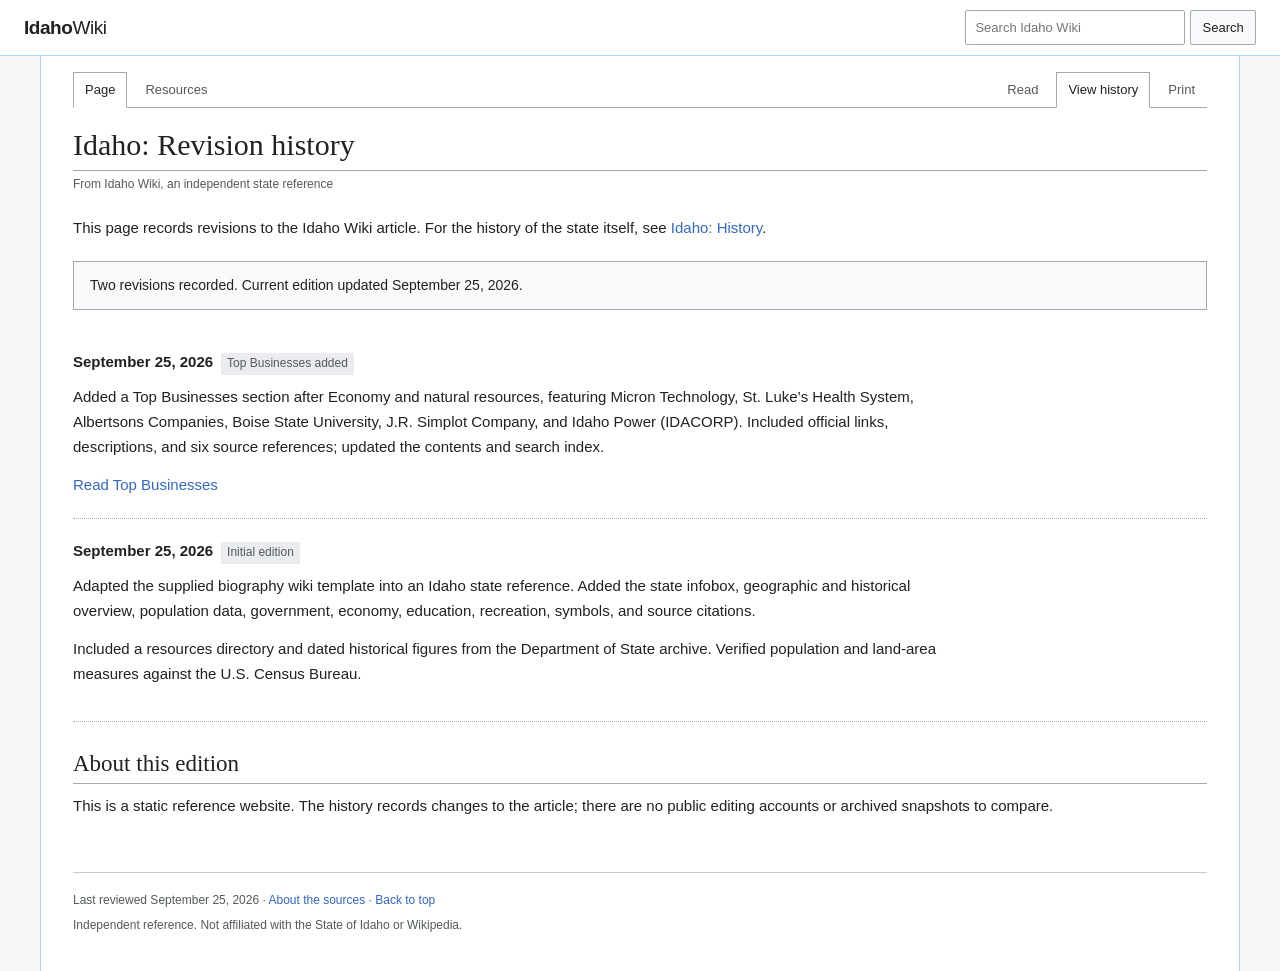
==== history/index.html @ 50e2097b "Launch Idaho Wiki on Cloudflare Pages" ====
<!DOCTYPE html>
<html lang="en"><head><meta charset="utf-8"><meta name="viewport" content="width=device-width, initial-scale=1"><title>Idaho: Revision history — Idaho Wiki</title><meta name="description" content="Edition history and source-verification notes for the Idaho Wiki state reference."><meta name="theme-color" content="#3366cc"><link rel="canonical" href="https://idaho.wiki/history/"><link rel="icon" type="image/svg+xml" href="/assets/favicon.svg"><link rel="stylesheet" href="/assets/styles.css"><script src="/assets/search-index.js" defer></script><script src="/assets/wiki.js" defer></script></head>
<body><a class="skip-link" href="#content">Skip to content</a>
<header class="top-bar"><a class="top-bar-left" href="/" aria-label="Idaho Wiki home">Idaho<span>Wiki</span></a><form class="search-box" role="search"><label class="sr-only" for="wiki-search">Search Idaho Wiki</label><input id="wiki-search" type="search" placeholder="Search Idaho Wiki" autocomplete="off" aria-controls="search-results"><button type="submit">Search</button></form></header>
<main class="wiki-container" id="content"><nav class="tab-bar" aria-label="Article navigation"><ul class="tab-group"><li class="selected"><a href="/">Page</a></li><li class=""><a href="/resources/">Resources</a></li></ul><ul class="tab-group"><li class=""><a href="/">Read</a></li><li class="selected"><a href="/history/" aria-current="page">View history</a></li><li><button class="print-button" type="button" hidden>Print</button></li></ul></nav>
<div id="search-results" class="search-results" hidden><div class="search-results-heading"><strong id="search-status" role="status" aria-live="polite"></strong><button type="button" class="close-search">Close</button></div><ul></ul></div>
<h1 class="firstHeading">Idaho: Revision history</h1><div class="siteSub">From Idaho Wiki, an independent state reference</div><article><p>This page records revisions to the Idaho Wiki article. For the history of the state itself, see <a href="/#history">Idaho: History</a>.</p>
<div class="history-note">Two revisions recorded. Current edition updated September 25, 2026.</div>
<ol class="history-list"><li id="revision-2"><div class="history-date"><time datetime="2026-09-25">September 25, 2026</time><span class="revision-label">Top Businesses added</span></div><p>Added a Top Businesses section after Economy and natural resources, featuring Micron Technology, St. Luke’s Health System, Albertsons Companies, Boise State University, J.R. Simplot Company, and Idaho Power (IDACORP). Included official links, descriptions, and six source references; updated the contents and search index.</p><a href="/#top-businesses">Read Top Businesses</a></li><li id="revision-1"><div class="history-date"><time datetime="2026-09-25">September 25, 2026</time><span class="revision-label">Initial edition</span></div><p>Adapted the supplied biography wiki template into an Idaho state reference. Added the state infobox, geographic and historical overview, population data, government, economy, education, recreation, symbols, and source citations.</p><p>Included a resources directory and dated historical figures from the Department of State archive. Verified population and land-area measures against the U.S. Census Bureau.</p></li></ol>
<h2 id="edition-notes">About this edition</h2><p>This is a static reference website. The history records changes to the article; there are no public editing accounts or archived snapshots to compare.</p></article>
<footer class="footer"><p>Last reviewed September 25, 2026 · <a href="/resources/#source-notes">About the sources</a> · <a href="#content">Back to top</a></p><p>Independent reference. Not affiliated with the State of Idaho or Wikipedia.</p></footer></main></body></html>
---- assets/styles.css ----
:root { --paper: #fff; --background: #f6f6f6; --ink: #202122; --muted: #54595d; --link: #3366cc; --line: #a2a9b1; --blue-line: #a7d7f9; --panel: #f8f9fa; }
*, *::before, *::after { box-sizing: border-box; }
html { scroll-padding-top: 1rem; }
body { margin: 0; background: var(--background); color: var(--ink); font: 15px/1.65 sans-serif; }
a { color: var(--link); text-decoration: none; }
a:hover { text-decoration: underline; }
a:focus-visible, button:focus-visible, input:focus-visible, summary:focus-visible { outline: 2px solid var(--link); outline-offset: 3px; }
button, input { font: inherit; }
button { cursor: pointer; border: 1px solid var(--line); background: var(--panel); color: var(--ink); padding: .35rem .7rem; border-radius: 2px; }
button:hover { background: #eaecf0; }
button[hidden], [hidden] { display: none !important; }
.top-bar { background: var(--paper); border-bottom: 1px solid var(--blue-line); display: flex; justify-content: space-between; align-items: center; gap: 1rem; padding: 10px 24px; }
.top-bar-left { color: var(--ink); font-size: 19px; font-weight: 700; letter-spacing: -.45px; white-space: nowrap; }
.top-bar-left span { font-weight: 400; }
.top-bar-left:hover { text-decoration: none; }
.search-box { display: flex; gap: 5px; font-size: 13px; }
.search-box input { border: 1px solid var(--line); background: #fff; color: var(--ink); border-radius: 2px; padding: 5px 9px; width: 220px; min-width: 0; }
.wiki-container { max-width: 1200px; margin: 0 auto; background: var(--paper); border-left: 1px solid var(--blue-line); border-right: 1px solid var(--blue-line); min-height: calc(100vh - 57px); padding: 16px 32px 30px; }
.tab-bar { display: flex; justify-content: space-between; gap: 12px; border-bottom: 1px solid var(--line); margin-bottom: 18px; font-size: 13px; }
.tab-group { display: flex; list-style: none; margin: 0; padding: 0; align-items: end; }
.tab-group li { margin-right: 6px; }
.tab-group li:last-child { margin-right: 0; }
.tab-group a, .tab-group button { display: block; padding: 6px 11px; color: var(--muted); border: 1px solid transparent; background: transparent; white-space: nowrap; border-radius: 0; }
.tab-group .selected a { color: var(--ink); background: var(--paper); border-color: var(--line); border-bottom-color: #fff; margin-bottom: -1px; padding-bottom: 7px; }
h1, h2 { font-family: 'Linux Libertine', Georgia, 'Times New Roman', serif; font-weight: 400; line-height: 1.25; }
h1.firstHeading { font-size: 30px; margin: 0 0 4px; border-bottom: 1px solid var(--line); padding-bottom: 6px; }
.siteSub { font-size: 12px; color: var(--muted); margin-bottom: 22px; }
h2 { font-size: 23px; border-bottom: 1px solid var(--line); margin: 28px 0 10px; padding-bottom: 4px; overflow: hidden; }
h3 { font-size: 16px; margin: 20px 0 6px; }
p { margin: 0 0 14px; }
article { display: flow-root; }
section { scroll-margin-top: 1rem; }
.lead p:first-child { margin-top: 0; }
.infobox { border: 1px solid var(--line); background: var(--panel); padding: 5px; width: 306px; float: right; clear: right; margin: 0 0 22px 26px; font-size: 13px; line-height: 1.45; }
.infobox-title { font-size: 18px; font-weight: 700; text-align: center; padding: 7px 4px 0; }
.infobox-subtitle { text-align: center; color: var(--muted); font-size: 13px; padding-bottom: 8px; }
.infobox-image { margin: 0; padding: 5px 8px 12px; text-align: center; }
.infobox-image img { max-width: 100%; height: auto; display: block; width: 270px; border: 1px solid #c8ccd1; background: #eaecf0; }
figcaption { margin-top: 7px; font-size: 12px; }
.infobox table { width: 100%; border-collapse: collapse; }
.infobox th, .infobox td { vertical-align: top; text-align: left; padding: 6px 8px; overflow-wrap: anywhere; }
.infobox th { width: 36%; }
.infobox tr:nth-child(odd) { background: #f1f3f5; }
.muted { color: var(--muted); }
.toc { display: table; min-width: 255px; max-width: 100%; border: 1px solid var(--line); background: var(--panel); padding: 10px 16px; margin: 22px 0; font-size: 13px; }
.toc summary { font-weight: 700; cursor: pointer; text-align: center; }
.toc ol { margin: 9px 0 1px; padding-left: 22px; }
.toc li { padding: 1px 0 1px 2px; }
.reference { font-size: 11px; line-height: 0; padding: 0 1px; }
.reference a { white-space: nowrap; }
.wikitable { border-collapse: collapse; background: var(--panel); width: 100%; margin: 15px 0 22px; font-size: 14px; }
.wikitable caption { text-align: left; font-size: 13px; color: var(--muted); padding-bottom: 7px; }
.wikitable th, .wikitable td { border: 1px solid var(--line); padding: 8px 12px; text-align: left; vertical-align: top; }
.wikitable thead th { background: #eaecf0; }
.timeline th:first-child { width: 80px; }
.population td:nth-child(2) { font-variant-numeric: tabular-nums; white-space: nowrap; }
.symbols { max-width: 560px; }
.symbols th { width: 32%; }
.businesses th:first-child { width: 30%; }
#population, #references { clear: both; }
.source-date { font-size: 13px; color: var(--muted); }
.references { padding-left: 25px; font-size: 13px; line-height: 1.55; }
.references li { padding: 4px 0 6px 3px; overflow-wrap: anywhere; }
.references li:target, h2:target, .history-list li:target { background: #eef3ff; }
.ref-back { font-weight: 700; padding-right: 4px; }
.catlinks { border: 1px solid var(--line); background: var(--panel); padding: 8px 12px; margin-top: 30px; clear: both; font-size: 12px; }
.catlinks span { color: var(--line); padding: 0 6px; }
.resource-list { list-style: none; margin: 0; padding: 0; max-width: 900px; }
.resource-list li { padding: 16px 0; border-bottom: 1px solid #eaecf0; }
.resource-list li > a { font-weight: 700; }
.resource-list p { font-size: 14px; color: var(--muted); margin: 4px 0 0; }
.archive-label, .revision-label { display: inline-block; background: #eaecf0; font-size: 12px; padding: 1px 6px; margin-left: 8px; font-weight: 400; color: var(--muted); }
.history-note { padding: 12px 16px; border: 1px solid var(--line); background: var(--panel); margin: 20px 0; font-size: 14px; }
.history-list { list-style: none; padding: 0; margin: 0; }
.history-list li { padding: 20px 0; border-bottom: 1px dotted var(--line); }
.history-date { font-weight: 700; margin-bottom: 10px; }
.history-list p { max-width: 900px; }
.footer { clear: both; border-top: 1px solid #c8ccd1; padding-top: 18px; margin-top: 40px; font-size: 12px; color: var(--muted); }
.footer p { margin-bottom: 5px; }
.search-results { padding: 14px 18px; border: 1px solid var(--blue-line); background: var(--panel); margin: 0 0 22px; }
.search-results-heading { display: flex; align-items: center; justify-content: space-between; gap: 15px; font-size: 14px; }
.close-search { font-size: 12px; }
.search-results ul { padding-left: 20px; margin-bottom: 0; }
.search-results li { margin: 10px 0; }
.search-results p { font-size: 13px; color: var(--muted); margin: 2px 0; }
.sr-only { position: absolute; width: 1px; height: 1px; padding: 0; margin: -1px; overflow: hidden; clip: rect(0,0,0,0); white-space: nowrap; border: 0; }
.skip-link { position: absolute; top: -80px; left: 12px; background: #fff; padding: 10px; z-index: 10; border: 2px solid var(--link); }
.skip-link:focus { top: 8px; }
@media (max-width: 760px) {
  body { font-size: 15px; }
  .wiki-container { padding: 16px 20px 25px; }
  .infobox { width: 270px; margin-left: 18px; }
  .toc { min-width: 0; }
}
@media (max-width: 620px) {
  .top-bar { padding: 12px 16px; flex-wrap: wrap; gap: 10px; }
  .search-box { flex: 1 0 100%; }
  .search-box input { width: auto; flex: 1; font-size: 16px; }
  .search-box button { min-height: 38px; }
  .wiki-container { padding: 14px 16px 24px; border: 0; }
  .tab-bar { flex-wrap: wrap; gap: 0 12px; }
  .tab-group a, .tab-group button { padding: 9px 8px; }
  .tab-group .selected a { padding-bottom: 10px; }
  .tab-group li { margin-right: 0; }
  .infobox { float: none; width: 100%; max-width: 370px; margin: 0 auto 24px; font-size: 14px; }
  .infobox-image img { margin: 0 auto; }
  .toc { width: 100%; font-size: 14px; }
  .toc summary { text-align: left; }
  .toc li { padding-block: 3px; }
  .wikitable th, .wikitable td { padding: 7px 8px; overflow-wrap: anywhere; }
  .wikitable { font-size: 13px; }
  h1.firstHeading { font-size: 28px; }
  .archive-label { margin: 4px 0 0; }
}
@media print {
  body { color: #000; background: #fff; font-size: 10pt; }
  .top-bar, .tab-bar, .search-results, .skip-link, .toc, .catlinks, .print-button { display: none !important; }
  .wiki-container { max-width: none; min-height: 0; border: 0; padding: 0; }
  .infobox { width: 245px; font-size: 9pt; }
  a { color: #000; }
  h2, h3 { break-after: avoid; }
  tr, figure { break-inside: avoid; }
  .footer { margin-top: 20px; }
}
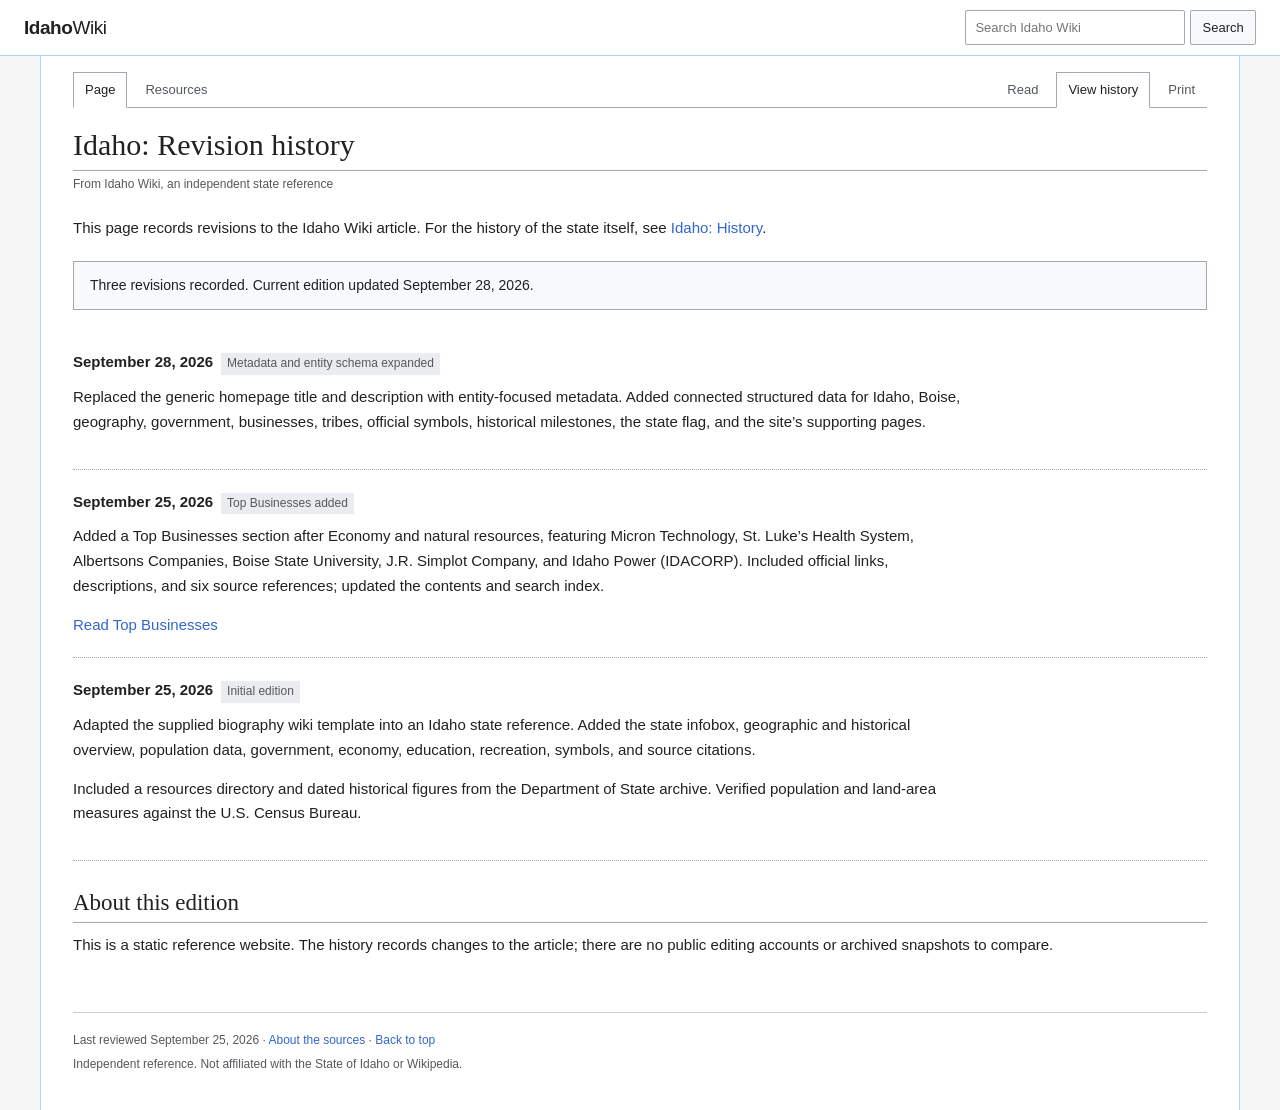
==== commit c817512c: "Add entity metadata and structured data" ====
--- a/history/index.html
+++ b/history/index.html
@@ -1,11 +1,42 @@
 <!DOCTYPE html>
-<html lang="en"><head><meta charset="utf-8"><meta name="viewport" content="width=device-width, initial-scale=1"><title>Idaho: Revision history — Idaho Wiki</title><meta name="description" content="Edition history and source-verification notes for the Idaho Wiki state reference."><meta name="theme-color" content="#3366cc"><link rel="canonical" href="https://idaho.wiki/history/"><link rel="icon" type="image/svg+xml" href="/assets/favicon.svg"><link rel="stylesheet" href="/assets/styles.css"><script src="/assets/search-index.js" defer></script><script src="/assets/wiki.js" defer></script></head>
+<html lang="en"><head><meta charset="utf-8"><meta name="viewport" content="width=device-width, initial-scale=1"><title>Idaho Wiki Revision History &amp; Source Verification</title><meta name="description" content="Review Idaho Wiki revisions for geography, history, population, government, economy, businesses, education, recreation, sources and verification."><meta name="robots" content="index, follow"><meta property="og:type" content="website"><meta property="og:site_name" content="Idaho Wiki"><meta property="og:locale" content="en_US"><meta property="og:title" content="Idaho Wiki Revision History &amp; Source Verification"><meta property="og:description" content="Review Idaho Wiki revisions for geography, history, population, government, economy, businesses, education, recreation, sources and verification."><meta property="og:url" content="https://idaho.wiki/history/"><meta name="twitter:card" content="summary"><meta name="theme-color" content="#3366cc"><link rel="canonical" href="https://idaho.wiki/history/"><link rel="icon" type="image/svg+xml" href="/assets/favicon.svg"><link rel="stylesheet" href="/assets/styles.css"><script src="/assets/search-index.js" defer></script><script src="/assets/wiki.js" defer></script>
+<script type="application/ld+json">
+{
+  "@context": "https://schema.org",
+  "@graph": [
+    {
+      "@type": "WebPage",
+      "@id": "https://idaho.wiki/history/#webpage",
+      "url": "https://idaho.wiki/history/",
+      "name": "Idaho Wiki Revision History and Source Verification",
+      "description": "Review Idaho Wiki revisions for geography, history, population, government, economy, businesses, education, recreation, sources and verification.",
+      "isPartOf": {"@id": "https://idaho.wiki/#website"},
+      "about": {"@id": "https://idaho.wiki/#idaho"},
+      "mainEntity": {"@id": "https://idaho.wiki/history/#revisions"},
+      "dateModified": "2026-09-28",
+      "inLanguage": "en-US"
+    },
+    {
+      "@type": "ItemList",
+      "@id": "https://idaho.wiki/history/#revisions",
+      "name": "Published Idaho Wiki revisions",
+      "itemListOrder": "https://schema.org/ItemListOrderDescending",
+      "numberOfItems": 3,
+      "itemListElement": [
+        {"@type":"ListItem","position":1,"name":"September 28, 2026: Metadata and entity schema expanded"},
+        {"@type":"ListItem","position":2,"name":"September 25, 2026: Top Businesses added"},
+        {"@type":"ListItem","position":3,"name":"September 25, 2026: Initial edition"}
+      ]
+    }
+  ]
+}
+</script></head>
 <body><a class="skip-link" href="#content">Skip to content</a>
 <header class="top-bar"><a class="top-bar-left" href="/" aria-label="Idaho Wiki home">Idaho<span>Wiki</span></a><form class="search-box" role="search"><label class="sr-only" for="wiki-search">Search Idaho Wiki</label><input id="wiki-search" type="search" placeholder="Search Idaho Wiki" autocomplete="off" aria-controls="search-results"><button type="submit">Search</button></form></header>
 <main class="wiki-container" id="content"><nav class="tab-bar" aria-label="Article navigation"><ul class="tab-group"><li class="selected"><a href="/">Page</a></li><li class=""><a href="/resources/">Resources</a></li></ul><ul class="tab-group"><li class=""><a href="/">Read</a></li><li class="selected"><a href="/history/" aria-current="page">View history</a></li><li><button class="print-button" type="button" hidden>Print</button></li></ul></nav>
 <div id="search-results" class="search-results" hidden><div class="search-results-heading"><strong id="search-status" role="status" aria-live="polite"></strong><button type="button" class="close-search">Close</button></div><ul></ul></div>
 <h1 class="firstHeading">Idaho: Revision history</h1><div class="siteSub">From Idaho Wiki, an independent state reference</div><article><p>This page records revisions to the Idaho Wiki article. For the history of the state itself, see <a href="/#history">Idaho: History</a>.</p>
-<div class="history-note">Two revisions recorded. Current edition updated September 25, 2026.</div>
-<ol class="history-list"><li id="revision-2"><div class="history-date"><time datetime="2026-09-25">September 25, 2026</time><span class="revision-label">Top Businesses added</span></div><p>Added a Top Businesses section after Economy and natural resources, featuring Micron Technology, St. Luke’s Health System, Albertsons Companies, Boise State University, J.R. Simplot Company, and Idaho Power (IDACORP). Included official links, descriptions, and six source references; updated the contents and search index.</p><a href="/#top-businesses">Read Top Businesses</a></li><li id="revision-1"><div class="history-date"><time datetime="2026-09-25">September 25, 2026</time><span class="revision-label">Initial edition</span></div><p>Adapted the supplied biography wiki template into an Idaho state reference. Added the state infobox, geographic and historical overview, population data, government, economy, education, recreation, symbols, and source citations.</p><p>Included a resources directory and dated historical figures from the Department of State archive. Verified population and land-area measures against the U.S. Census Bureau.</p></li></ol>
+<div class="history-note">Three revisions recorded. Current edition updated September 28, 2026.</div>
+<ol class="history-list"><li id="revision-3"><div class="history-date"><time datetime="2026-09-28">September 28, 2026</time><span class="revision-label">Metadata and entity schema expanded</span></div><p>Replaced the generic homepage title and description with entity-focused metadata. Added connected structured data for Idaho, Boise, geography, government, businesses, tribes, official symbols, historical milestones, the state flag, and the site’s supporting pages.</p></li><li id="revision-2"><div class="history-date"><time datetime="2026-09-25">September 25, 2026</time><span class="revision-label">Top Businesses added</span></div><p>Added a Top Businesses section after Economy and natural resources, featuring Micron Technology, St. Luke’s Health System, Albertsons Companies, Boise State University, J.R. Simplot Company, and Idaho Power (IDACORP). Included official links, descriptions, and six source references; updated the contents and search index.</p><a href="/#top-businesses">Read Top Businesses</a></li><li id="revision-1"><div class="history-date"><time datetime="2026-09-25">September 25, 2026</time><span class="revision-label">Initial edition</span></div><p>Adapted the supplied biography wiki template into an Idaho state reference. Added the state infobox, geographic and historical overview, population data, government, economy, education, recreation, symbols, and source citations.</p><p>Included a resources directory and dated historical figures from the Department of State archive. Verified population and land-area measures against the U.S. Census Bureau.</p></li></ol>
 <h2 id="edition-notes">About this edition</h2><p>This is a static reference website. The history records changes to the article; there are no public editing accounts or archived snapshots to compare.</p></article>
 <footer class="footer"><p>Last reviewed September 25, 2026 · <a href="/resources/#source-notes">About the sources</a> · <a href="#content">Back to top</a></p><p>Independent reference. Not affiliated with the State of Idaho or Wikipedia.</p></footer></main></body></html>
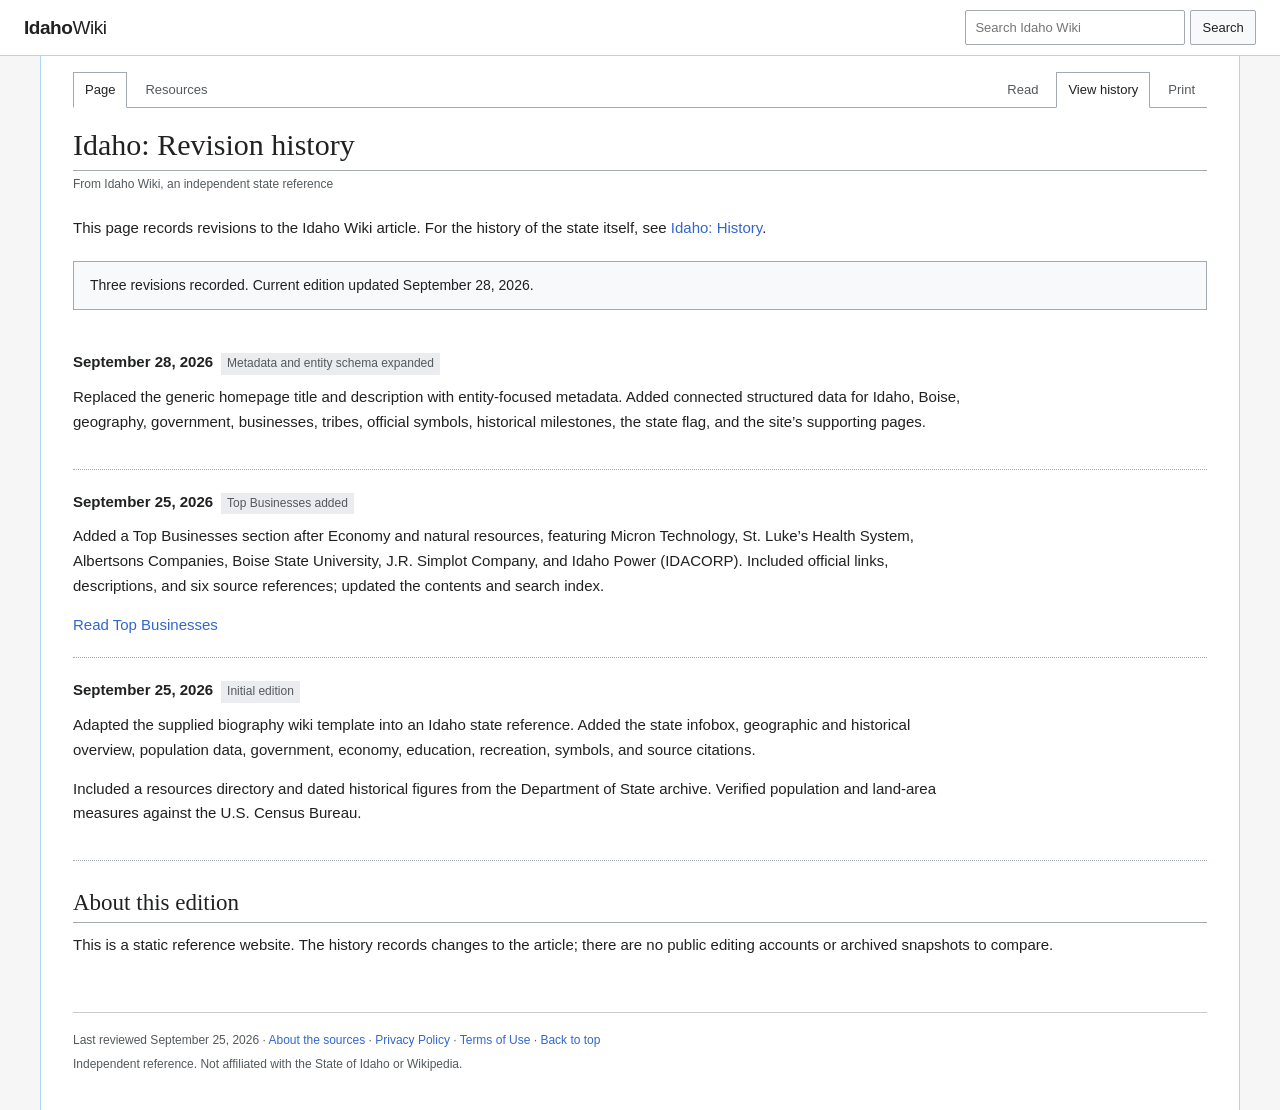
==== commit 33225ec6: "Add Privacy Policy and Terms of Use" ====
--- a/history/index.html
+++ b/history/index.html
@@ -39,4 +39,4 @@
 <div class="history-note">Three revisions recorded. Current edition updated September 28, 2026.</div>
 <ol class="history-list"><li id="revision-3"><div class="history-date"><time datetime="2026-09-28">September 28, 2026</time><span class="revision-label">Metadata and entity schema expanded</span></div><p>Replaced the generic homepage title and description with entity-focused metadata. Added connected structured data for Idaho, Boise, geography, government, businesses, tribes, official symbols, historical milestones, the state flag, and the site’s supporting pages.</p></li><li id="revision-2"><div class="history-date"><time datetime="2026-09-25">September 25, 2026</time><span class="revision-label">Top Businesses added</span></div><p>Added a Top Businesses section after Economy and natural resources, featuring Micron Technology, St. Luke’s Health System, Albertsons Companies, Boise State University, J.R. Simplot Company, and Idaho Power (IDACORP). Included official links, descriptions, and six source references; updated the contents and search index.</p><a href="/#top-businesses">Read Top Businesses</a></li><li id="revision-1"><div class="history-date"><time datetime="2026-09-25">September 25, 2026</time><span class="revision-label">Initial edition</span></div><p>Adapted the supplied biography wiki template into an Idaho state reference. Added the state infobox, geographic and historical overview, population data, government, economy, education, recreation, symbols, and source citations.</p><p>Included a resources directory and dated historical figures from the Department of State archive. Verified population and land-area measures against the U.S. Census Bureau.</p></li></ol>
 <h2 id="edition-notes">About this edition</h2><p>This is a static reference website. The history records changes to the article; there are no public editing accounts or archived snapshots to compare.</p></article>
-<footer class="footer"><p>Last reviewed September 25, 2026 · <a href="/resources/#source-notes">About the sources</a> · <a href="#content">Back to top</a></p><p>Independent reference. Not affiliated with the State of Idaho or Wikipedia.</p></footer></main></body></html>
+<footer class="footer"><p>Last reviewed September 25, 2026 · <a href="/resources/#source-notes">About the sources</a> · <a href="/privacy/">Privacy Policy</a> · <a href="/terms/">Terms of Use</a> · <a href="#content">Back to top</a></p><p>Independent reference. Not affiliated with the State of Idaho or Wikipedia.</p></footer></main></body></html>
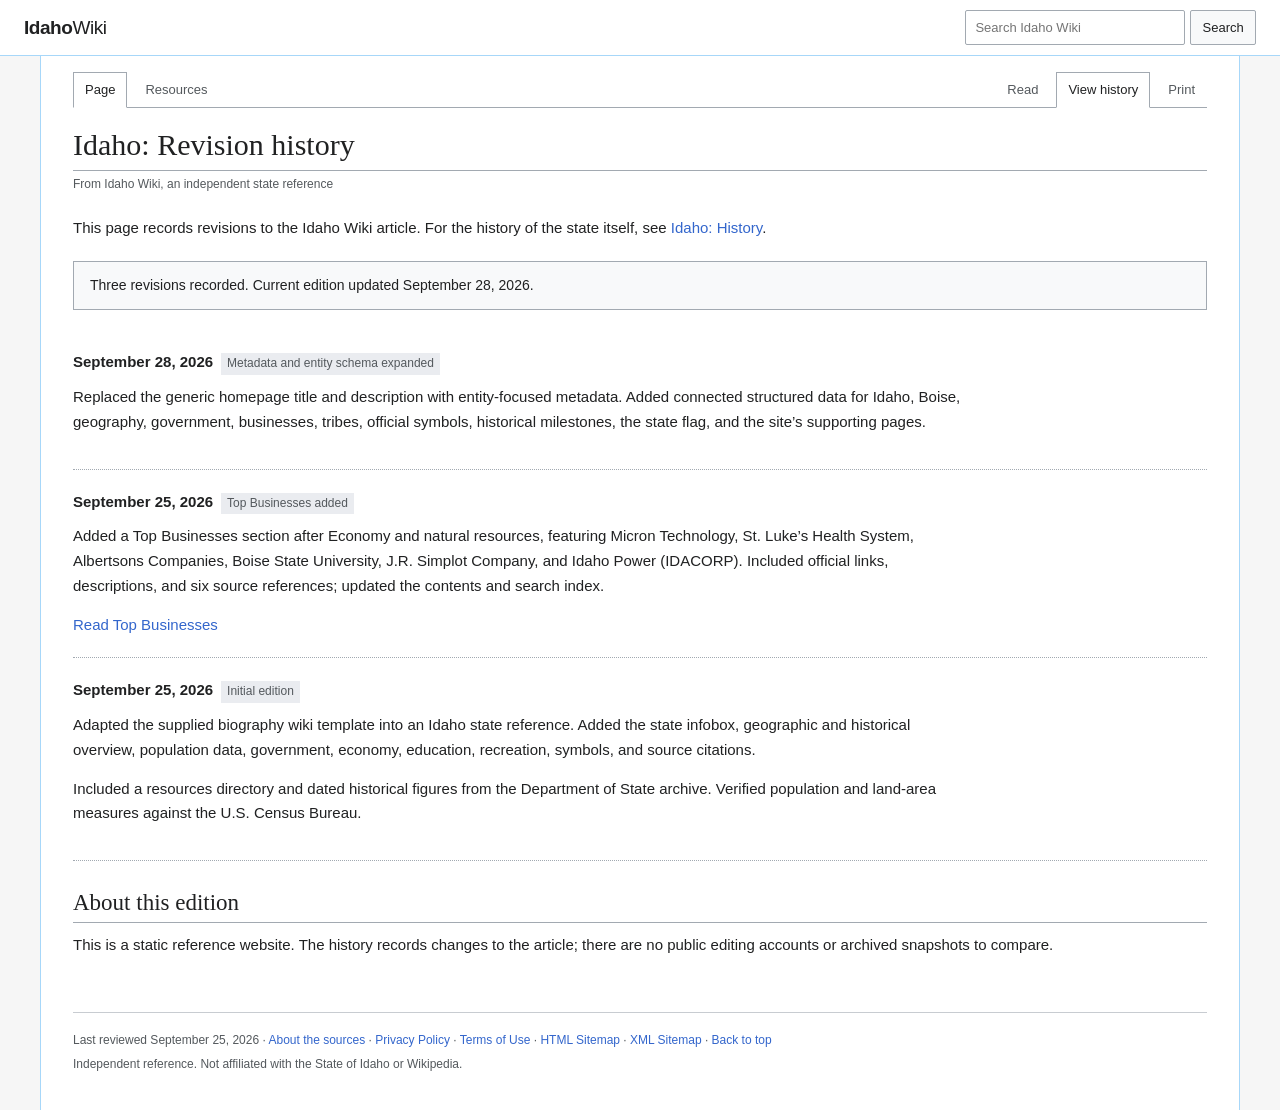
==== commit 3f7fe28d: "Add HTML sitemap and footer sitemap links" ====
--- a/history/index.html
+++ b/history/index.html
@@ -39,4 +39,4 @@
 <div class="history-note">Three revisions recorded. Current edition updated September 28, 2026.</div>
 <ol class="history-list"><li id="revision-3"><div class="history-date"><time datetime="2026-09-28">September 28, 2026</time><span class="revision-label">Metadata and entity schema expanded</span></div><p>Replaced the generic homepage title and description with entity-focused metadata. Added connected structured data for Idaho, Boise, geography, government, businesses, tribes, official symbols, historical milestones, the state flag, and the site’s supporting pages.</p></li><li id="revision-2"><div class="history-date"><time datetime="2026-09-25">September 25, 2026</time><span class="revision-label">Top Businesses added</span></div><p>Added a Top Businesses section after Economy and natural resources, featuring Micron Technology, St. Luke’s Health System, Albertsons Companies, Boise State University, J.R. Simplot Company, and Idaho Power (IDACORP). Included official links, descriptions, and six source references; updated the contents and search index.</p><a href="/#top-businesses">Read Top Businesses</a></li><li id="revision-1"><div class="history-date"><time datetime="2026-09-25">September 25, 2026</time><span class="revision-label">Initial edition</span></div><p>Adapted the supplied biography wiki template into an Idaho state reference. Added the state infobox, geographic and historical overview, population data, government, economy, education, recreation, symbols, and source citations.</p><p>Included a resources directory and dated historical figures from the Department of State archive. Verified population and land-area measures against the U.S. Census Bureau.</p></li></ol>
 <h2 id="edition-notes">About this edition</h2><p>This is a static reference website. The history records changes to the article; there are no public editing accounts or archived snapshots to compare.</p></article>
-<footer class="footer"><p>Last reviewed September 25, 2026 · <a href="/resources/#source-notes">About the sources</a> · <a href="/privacy/">Privacy Policy</a> · <a href="/terms/">Terms of Use</a> · <a href="#content">Back to top</a></p><p>Independent reference. Not affiliated with the State of Idaho or Wikipedia.</p></footer></main></body></html>
+<footer class="footer"><p>Last reviewed September 25, 2026 · <a href="/resources/#source-notes">About the sources</a> · <a href="/privacy/">Privacy Policy</a> · <a href="/terms/">Terms of Use</a> · <a href="/sitemap/">HTML Sitemap</a> · <a href="/sitemap.xml">XML Sitemap</a> · <a href="#content">Back to top</a></p><p>Independent reference. Not affiliated with the State of Idaho or Wikipedia.</p></footer></main></body></html>
